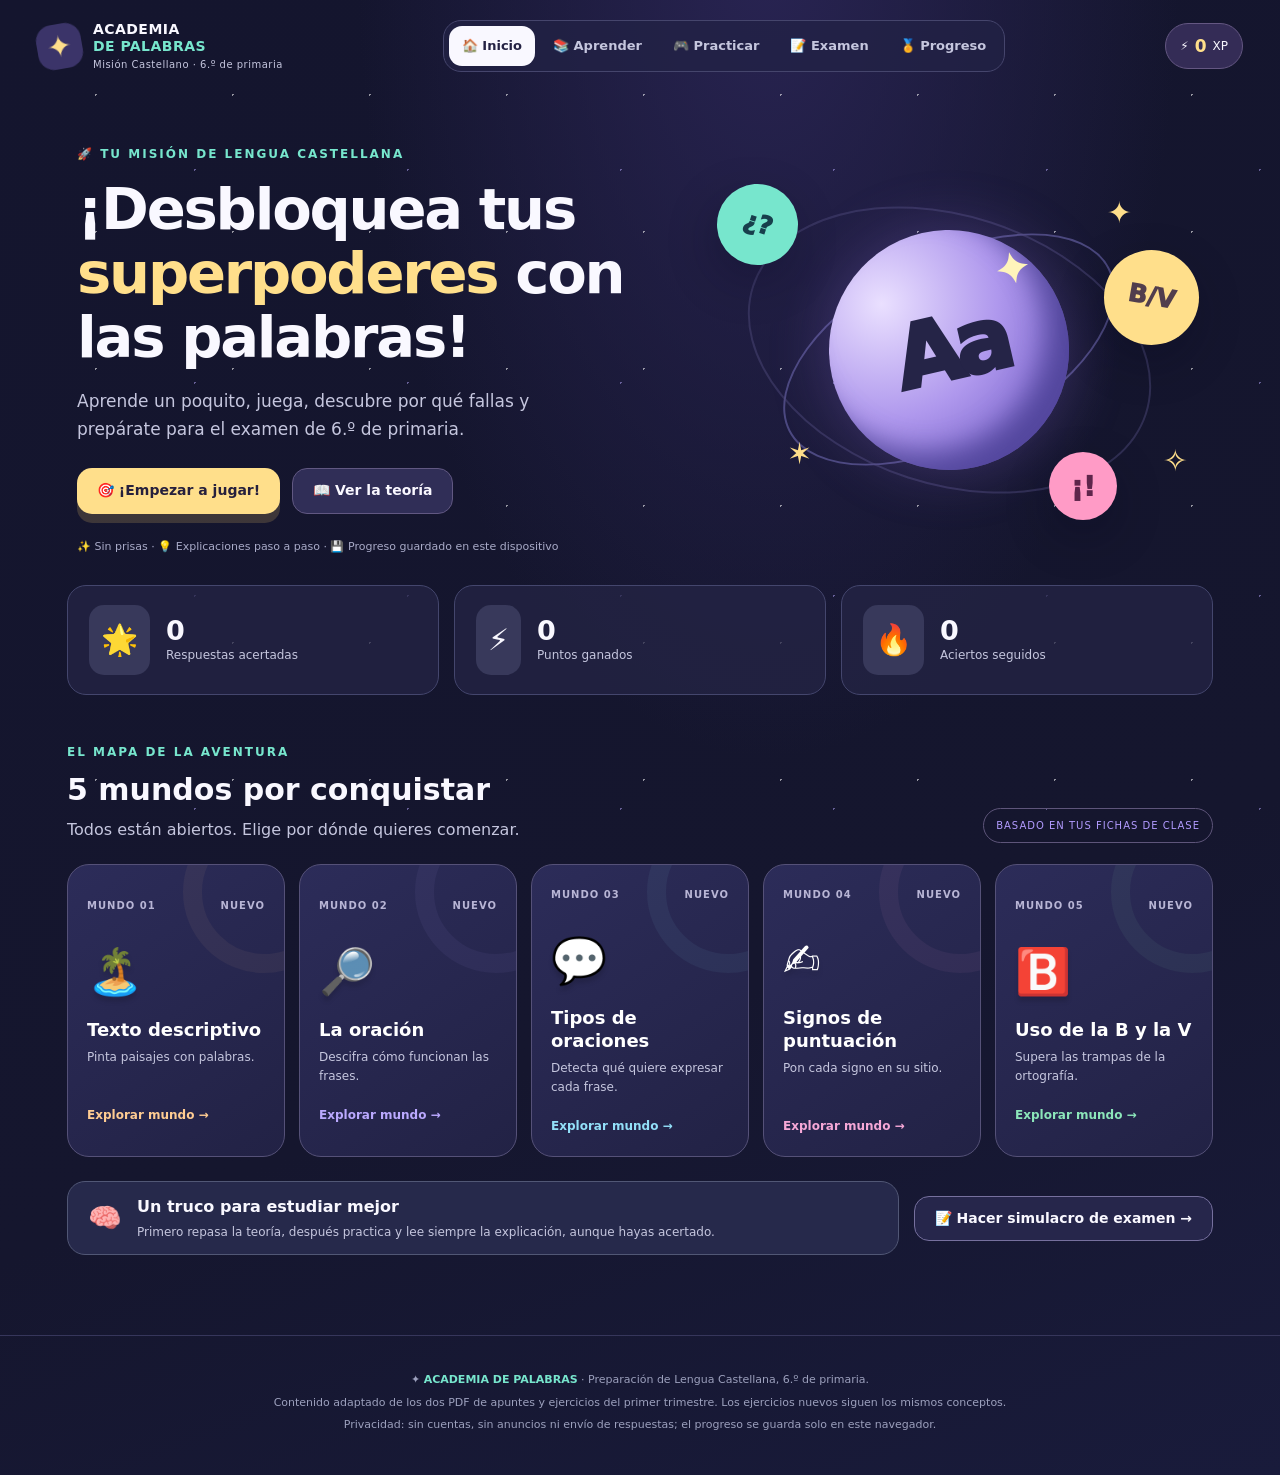
==== Academia_de_Palabras/index.html @ de78fcb3 "Afegir examen de castellano de 6e" ====
<!doctype html>
<html lang="es">
<head>
<meta charset="utf-8">
<meta name="viewport" content="width=device-width,initial-scale=1">
<meta name="theme-color" content="#171634">
<meta name="description" content="Academia de Palabras: teoría, juegos y simulacros de Lengua Castellana de 6.º de primaria, basados en los apuntes de clase.">
<title>Academia de Palabras · Misión Castellano</title>
<link rel="stylesheet" href="styles.css">
</head>
<body>
<a class="skip" href="#main">Ir al contenido</a>
<div class="starsbg" aria-hidden="true"></div>
<header class="topbar">
  <a href="#inicio" class="brand" data-nav="inicio" aria-label="Academia de Palabras, inicio"><span class="brand-icon" aria-hidden="true">✦</span><span>ACADEMIA <b>DE PALABRAS</b><small>Misión Castellano · 6.º de primaria</small></span></a>
  <nav id="nav" class="nav" aria-label="Navegación principal">
    <button type="button" data-page="inicio" class="nav-btn active">🏠 <span>Inicio</span></button>
    <button type="button" data-page="aprender" class="nav-btn">📚 <span>Aprender</span></button>
    <button type="button" data-page="practicar" class="nav-btn">🎮 <span>Practicar</span></button>
    <button type="button" data-page="examen" class="nav-btn">📝 <span>Examen</span></button>
    <button type="button" data-page="progreso" class="nav-btn">🏅 <span>Progreso</span></button>
  </nav>
  <div class="xp-pill" aria-label="Puntos de experiencia"><span aria-hidden="true">⚡</span> <strong id="topXP">0</strong><span>XP</span></div>
</header>
<main id="main" tabindex="-1">
<section class="page active" id="page-inicio" aria-labelledby="home-title">
 <div class="hero">
  <div class="hero-copy"><div class="eyebrow">🚀 TU MISIÓN DE LENGUA CASTELLANA</div><h1 id="home-title">¡Desbloquea tus <em>superpoderes</em> con las palabras!</h1><p>Aprende un poquito, juega, descubre por qué fallas y prepárate para el examen de 6.º de primaria.</p><div class="hero-actions"><button class="btn primary" id="homePractice">🎯 ¡Empezar a jugar!</button><button class="btn ghost" id="homeLearn">📖 Ver la teoría</button></div><div class="hero-sub">✨ Sin prisas · 💡 Explicaciones paso a paso · 💾 Progreso guardado en este dispositivo</div></div>
  <div class="hero-art" aria-hidden="true"><div class="orbit orbit-one"></div><div class="orbit orbit-two"></div><div class="big-planet">Aa<span>✦</span></div><div class="floating-planet fp1">¿?</div><div class="floating-planet fp2">B/V</div><div class="floating-planet fp3">¡!</div><div class="spark s1">✶</div><div class="spark s2">✦</div><div class="spark s3">✧</div></div>
 </div>
 <div class="dashboard-stats" id="homeStats"></div>
 <div class="section-head"><div><div class="eyebrow">EL MAPA DE LA AVENTURA</div><h2>5 mundos por conquistar</h2><p>Todos están abiertos. Elige por dónde quieres comenzar.</p></div><span class="small-label">BASADO EN TUS FICHAS DE CLASE</span></div>
 <div class="world-grid" id="worldGrid"></div>
 <div class="home-bottom"><div class="notice"><span class="notice-icon">🧠</span><div><b>Un truco para estudiar mejor</b><p>Primero repasa la teoría, después practica y lee siempre la explicación, aunque hayas acertado.</p></div></div><button class="btn outline" id="homeExam">📝 Hacer simulacro de examen <span aria-hidden="true">→</span></button></div>
</section>
<section class="page" id="page-aprender" aria-labelledby="learn-title"><div class="section-hero"><span class="eyebrow">📚 LA BIBLIOTECA ESPACIAL</span><h1 id="learn-title">La teoría, sin rollos</h1><p>Las mismas ideas que aparecen en los apuntes, con ejemplos y trucos para recordarlas.</p></div><div class="topic-tabs" id="lessonTabs" role="tablist" aria-label="Tema de teoría"></div><div id="lessonContent"></div></section>
<section class="page" id="page-practicar" aria-labelledby="practice-title"><div class="section-hero"><span class="eyebrow">🎮 CENTRO DE ENTRENAMIENTO</span><h1 id="practice-title">¡A jugar con las palabras!</h1><p>Responde y recibe una corrección explicada. Los fallos son pistas para aprender.</p></div><div id="practiceContent"></div></section>
<section class="page" id="page-examen" aria-labelledby="exam-title"><div class="section-hero"><span class="eyebrow">📝 SIMULACRO DE EXAMEN</span><h1 id="exam-title">Demuestra lo que sabes</h1><p>15 preguntas: 3 de cada tema. Al terminar verás tu nota y la explicación de todas tus respuestas.</p></div><div id="examContent"></div></section>
<section class="page" id="page-progreso" aria-labelledby="progress-title"><div class="section-hero"><span class="eyebrow">🏅 TU CUADERNO DE LOGROS</span><h1 id="progress-title">Cada intento te hace mejorar</h1><p>Descubre tus avances, tus insignias y qué tema te conviene repasar.</p></div><div id="progressContent"></div></section>
</main>
<footer><div>✦ <strong>ACADEMIA DE PALABRAS</strong> · Preparación de Lengua Castellana, 6.º de primaria.</div><div>Contenido adaptado de los dos PDF de apuntes y ejercicios del primer trimestre. Los ejercicios nuevos siguen los mismos conceptos.</div><div>Privacidad: sin cuentas, sin anuncios ni envío de respuestas; el progreso se guarda solo en este navegador.</div></footer>
<div id="toast" class="toast" role="status" aria-live="polite"></div>
<script src="app.js" defer></script>
</body></html>
---- Academia_de_Palabras/styles.css ----
:root{--bg:#13152e;--bg2:#1b1b3d;--panel:#202247;--panel2:#292a54;--line:#44466d;--white:#f9f8ff;--muted:#c5c6de;--purple:#b29bff;--pink:#ff9bc6;--mint:#77e6cd;--sun:#ffdf8b;--blue:#8ab9ff;--red:#ff899d;--shadow:0 17px 48px rgba(3,4,26,.24);--radius:22px}
*{box-sizing:border-box}html{scroll-behavior:smooth}body{margin:0;background:radial-gradient(ellipse at 60% -5%,#292453 0,transparent 38%),linear-gradient(160deg,#14152e,#15162e 65%,#191b3b);color:var(--white);font:16px/1.55 system-ui,-apple-system,'Segoe UI',sans-serif;min-height:100vh}button,input,textarea,select{font:inherit}button{cursor:pointer}button:disabled{cursor:not-allowed;opacity:.53}button:focus-visible,a:focus-visible,input:focus-visible,textarea:focus-visible,select:focus-visible{outline:3px solid var(--sun);outline-offset:3px}a{color:inherit}.starsbg{position:fixed;inset:0;pointer-events:none;opacity:.55;background-image:radial-gradient(#fff 1px,transparent 1px),radial-gradient(#a89bea 1px,transparent 1px);background-size:137px 137px,213px 213px;background-position:27px 26px,88px 63px;z-index:-1}.skip{position:absolute;left:-999px}.skip:focus{left:12px;top:12px;z-index:20;background:#fff;color:#000;padding:9px}
.topbar{display:flex;align-items:center;gap:22px;justify-content:space-between;max-width:1270px;padding:20px 32px;margin:auto}.brand{display:flex;align-items:center;gap:11px;font-size:14px;letter-spacing:.45px;font-weight:900;line-height:1.2;text-decoration:none;white-space:nowrap}.brand b{display:block;color:var(--mint)}.brand small{display:block;color:var(--muted);font-weight:500;font-size:10px;letter-spacing:.5px;margin-top:4px}.brand-icon{display:grid;place-items:center;width:45px;height:45px;font-size:30px;background:#3b3469;color:var(--sun);border-radius:16px;transform:rotate(-10deg)}.nav{display:flex;gap:5px;padding:5px;background:#222345bd;border:1px solid #45456c;border-radius:18px}.nav-btn{border:0;background:transparent;border-radius:13px;color:var(--muted);font-size:13px;font-weight:750;padding:10px 13px;transition:background .2s,color .2s}.nav-btn:hover{background:#393a65;color:#fff}.nav-btn.active{background:#f9f8ff;color:#242244}.xp-pill{border:1px solid #645782;background:#342c56;padding:9px 14px;border-radius:99px;display:flex;gap:6px;font-size:12px;align-items:center;white-space:nowrap}.xp-pill strong{font-size:17px;color:var(--sun)}main{max-width:1210px;margin:0 auto;padding:25px 32px 80px}.page{display:none;animation:appear .3s ease}.page.active{display:block}@keyframes appear{from{opacity:0;transform:translateY(8px)}to{opacity:1;transform:translateY(0)}}.hero{display:grid;grid-template-columns:1.18fr 1fr;align-items:center;gap:20px;min-height:370px;padding:28px 10px 30px}.eyebrow{color:var(--mint);font-size:12px;font-weight:850;letter-spacing:2px;text-transform:uppercase}.hero h1{font-size:clamp(34px,4.5vw,58px);line-height:1.11;letter-spacing:-2.2px;margin:14px 0 16px;max-width:650px}.hero h1 em{font-style:normal;color:var(--sun)}.hero-copy>p{max-width:540px;color:var(--muted);font-size:17px;line-height:1.7;margin-bottom:24px}.hero-actions{display:flex;flex-wrap:wrap;gap:12px}.btn{border:0;border-radius:15px;padding:13px 20px;font-size:14px;font-weight:850;transition:transform .15s,background .15s,box-shadow .15s;line-height:1.25}.btn:hover:not(:disabled){transform:translateY(-2px)}.btn.primary{background:var(--sun);color:#26203d;box-shadow:0 9px 0 #b1925b44}.btn.ghost{background:#302e57;color:var(--white);border:1px solid #615882}.btn.outline{background:#26264b;color:var(--white);border:1px solid #76709e}.btn.small{padding:9px 14px;border-radius:11px}.btn.block{width:100%}.btn.danger{background:#5c303f;color:#ffe9ef;border:1px solid #97556b}.hero-sub{color:#a9abc8;font-size:11px;margin-top:24px}.hero-art{height:355px;position:relative;display:grid;place-items:center}.big-planet{position:relative;z-index:2;display:grid;place-items:center;width:240px;height:240px;border-radius:50%;color:#252447;font-size:87px;font-weight:1000;letter-spacing:-7px;transform:rotate(-13deg);background:radial-gradient(circle at 27% 25%,#eae0ff,#af98ed 46%,#806ad0 77%);box-shadow:inset -19px -23px 26px #3e3686aa,0 0 60px #9d78eb44}.big-planet span{position:absolute;right:30px;top:23px;font-size:42px;color:#fff4bb}.orbit{position:absolute;width:360px;height:185px;border:2px solid #6560a3aa;border-radius:50%;transform:rotate(-27deg)}.orbit-two{width:415px;height:270px;border-color:#504c7c77;transform:rotate(18deg)}.floating-planet{display:grid;place-items:center;position:absolute;border-radius:50%;font-weight:950;z-index:3;box-shadow:var(--shadow)}.fp1{width:81px;height:81px;background:var(--mint);color:#173f4c;top:12px;left:21px;font-size:25px;transform:rotate(18deg)}.fp2{width:95px;height:95px;background:var(--sun);color:#513e4d;right:4px;top:78px;font-size:25px;transform:rotate(10deg)}.fp3{width:68px;height:68px;background:var(--pink);color:#5e254b;right:86px;bottom:7px;font-size:27px}.spark{position:absolute;color:var(--sun);font-size:30px}.s1{left:18%;bottom:14%}.s2{right:14%;top:5%}.s3{right:3%;bottom:12%}.dashboard-stats{display:grid;grid-template-columns:repeat(3,1fr);gap:15px;margin:0 0 48px}.stat-card{border:1px solid var(--line);background:#252646bb;border-radius:19px;padding:19px 21px;display:flex;align-items:center;gap:16px}.stat-icon{font-size:30px;background:#38395b;padding:12px;border-radius:15px}.stat-main{font-size:27px;font-weight:900;line-height:1.1}.stat-label{color:var(--muted);font-size:12px}.section-head{display:flex;align-items:end;justify-content:space-between;gap:20px;margin-bottom:21px}.section-head h2{font-size:30px;margin:5px 0}.section-head p{color:var(--muted);margin:0}.small-label{border:1px solid #5e557a;padding:9px 12px;font-size:10px;letter-spacing:1px;color:var(--purple);border-radius:20px;white-space:nowrap}.world-grid{display:grid;grid-template-columns:repeat(5,minmax(0,1fr));gap:14px}.world-card{position:relative;overflow:hidden;background:linear-gradient(145deg,#2c2c59,#222245);border:1px solid #555178;text-align:left;color:#fff;border-radius:22px;padding:22px 19px 20px;min-height:258px;transition:transform .18s,border-color .18s,box-shadow .18s}.world-card:hover{transform:translateY(-5px);border-color:var(--accent);box-shadow:0 18px 35px #02051955}.world-number{display:flex;justify-content:space-between;color:#b8b5d5;font-size:10px;font-weight:800;letter-spacing:1px}.world-emoji{font-size:45px;display:block;margin:23px 0 12px;filter:drop-shadow(0 5px 2px #0002)}.world-card h3{font-size:18px;line-height:1.25;margin:0 0 7px}.world-card p{font-size:12px;color:var(--muted);margin:0 0 18px;min-height:40px}.world-foot{font-size:12px;color:var(--accent);font-weight:800}.world-card:after{content:'';position:absolute;width:124px;height:124px;border-radius:50%;border:19px solid var(--accent);opacity:.055;top:-54px;right:-61px}.home-bottom{margin-top:24px;display:flex;justify-content:space-between;align-items:center;gap:15px}.notice{background:#26294b;border:1px solid #515775;border-radius:18px;padding:13px 20px;display:flex;align-items:center;gap:15px;flex:1}.notice-icon{font-size:27px}.notice p{margin:3px 0 0;color:var(--muted);font-size:12px}
.section-hero{padding:28px 0}.section-hero h1{font-size:clamp(32px,4vw,43px);letter-spacing:-1px;line-height:1.2;margin:9px 0}.section-hero p{margin:0;color:var(--muted);max-width:710px}.topic-tabs{display:flex;gap:9px;flex-wrap:wrap;margin:10px 0 24px}.topic-tab,.chip-btn{background:#262849;border:1px solid #595979;color:#f5f3ff;padding:10px 16px;border-radius:99px;font-weight:800;font-size:13px}.topic-tab.active,.chip-btn.active{background:#f8f3ff;color:#292548;border-color:#fff}.lesson-layout{display:grid;grid-template-columns:minmax(0,1fr) 290px;gap:22px;align-items:start}.lesson-top{border-radius:24px;border:1px solid var(--line);background:linear-gradient(110deg,#2c2b58,#242347);padding:23px;margin-bottom:17px;display:flex;gap:18px;align-items:center}.lesson-top>span{font-size:59px}.lesson-top h2{margin:0;font-size:26px}.lesson-top p{color:var(--muted);margin:4px 0 0}.lesson-section{background:var(--panel);border:1px solid var(--line);border-radius:20px;padding:21px 24px;margin-bottom:14px}.lesson-section h3{margin:0 0 13px;font-size:19px;display:flex;gap:9px;align-items:center}.lesson-section p{color:#e9e8fa;margin:10px 0}.lesson-section ul,.lesson-section ol{margin:10px 0 0;padding-left:20px}.lesson-section li{padding:4px 0;color:#ededf9}.lesson-section strong{color:#fff}.example{padding:15px 17px;background:#151834;border:1px solid #464a6d;border-radius:14px;margin:13px 0;line-height:1.7}.example-label{display:block;color:var(--mint);font-size:11px;font-weight:850;letter-spacing:1px;text-transform:uppercase;margin-bottom:5px}.mark-sub{background:#6b518c55;color:#e6c4ff;padding:3px 5px;border-radius:5px}.mark-pred{background:#2b796c55;color:#abffee;padding:3px 5px;border-radius:5px}.mark-core{text-decoration:underline;text-decoration-color:var(--sun);text-decoration-thickness:3px;text-underline-offset:4px}.lesson-note{background:#293b4b;border-left:4px solid var(--mint);border-radius:12px;padding:14px 16px;margin-top:14px}.sidebar-sticky{position:sticky;top:20px}.tip-card{background:#393058;border:1px solid #756394;padding:23px;border-radius:22px;margin-bottom:16px}.tip-card h3{margin:0 0 8px}.tip-card p{font-size:14px;color:#e4dcf5}.lesson-actions{background:#23274b;border:1px solid #4d557f;padding:20px;border-radius:20px}.lesson-actions p{font-size:13px;color:var(--muted)}.lesson-actions .btn+.btn{margin-top:10px}.theory-table{width:100%;border-collapse:collapse;font-size:14px}.theory-table th,.theory-table td{padding:12px;text-align:left;border-bottom:1px solid #4c4c71;vertical-align:top}.theory-table th{color:var(--sun)}.theory-table tr:last-child td{border-bottom:0}.mini-label{display:inline-block;padding:4px 9px;border-radius:6px;background:#35375d;font-size:12px;color:var(--sun);font-weight:900}
.setup-panel,.game-panel,.exam-panel,.progress-panel{background:linear-gradient(145deg,#242448,#202044);border:1px solid #555574;border-radius:24px;padding:26px;margin-bottom:20px}.setup-panel h2,.game-panel h2,.exam-panel h2{margin:0 0 8px}.setup-panel>p,.exam-panel>p{color:var(--muted)}.topic-selector{display:grid;grid-template-columns:repeat(5,minmax(0,1fr));gap:10px;margin:19px 0}.topic-choice{border-radius:17px;border:2px solid #454769;color:#fff;background:#1a1c3b;text-align:center;padding:18px 8px;min-height:117px;font-size:13px;font-weight:800}.topic-choice:hover,.topic-choice.active{border-color:var(--sun);background:#393455}.topic-choice span{display:block;font-size:29px;margin-bottom:8px}.options-row{display:flex;gap:10px;flex-wrap:wrap;margin:16px 0 19px}.option-heading{color:#bfc3df;font-size:12px;font-weight:800;letter-spacing:1px;margin:21px 0 4px}.choice-btn{display:flex;align-items:center;gap:12px;text-align:left;width:100%;background:#1a1b38;color:#fff;border:2px solid #4d4c76;border-radius:14px;padding:14px 16px;margin:9px 0;min-height:54px;transition:border-color .1s,background .1s}.choice-btn:hover:not(:disabled){border-color:#b5a8e9;background:#29274c}.choice-btn.selected{border-color:var(--sun);background:#37334f}.choice-btn.correct{border-color:var(--mint);background:#205047}.choice-btn.wrong{border-color:var(--red);background:#57303c}.choice-letter{display:grid;place-items:center;min-width:32px;height:32px;background:#33345c;border-radius:9px;font-size:13px;font-weight:900}.choice-btn:disabled{opacity:1;cursor:default}.game-top{display:flex;align-items:center;justify-content:space-between;gap:15px;margin-bottom:17px}.game-tag{color:var(--mint);font-size:12px;font-weight:850;letter-spacing:1px}.game-count{color:var(--muted);font-weight:800;font-size:13px}.meter{height:9px;background:#131630;border-radius:99px;overflow:hidden;margin:0 0 25px}.meter span{display:block;height:100%;background:linear-gradient(90deg,#8c85fc,#69e7cc);border-radius:99px;transition:width .3s}.question-prompt{font-size:clamp(19px,2.5vw,26px);line-height:1.45;margin:0 0 18px}.question-sub{color:var(--muted);font-size:13px;margin:0 0 12px}.question-text{font-size:19px;background:#151730;border:1px dashed #777099;padding:18px;border-radius:13px;margin:14px 0;color:var(--sun)}.answer-input{display:block;width:100%;border:2px solid #6e6896;background:#171731;color:#fff;border-radius:13px;padding:15px 17px;font-size:20px;margin:13px 0}.game-actions{display:flex;gap:10px;justify-content:space-between;flex-wrap:wrap;margin-top:20px}.hint{padding:14px 17px;background:#33345b;border:1px solid #8582ad;border-radius:12px;color:#fff;margin-top:13px}.feedback{border:1px solid #5a6280;border-left:5px solid var(--mint);background:#222b47;border-radius:17px;padding:19px 21px;margin-top:20px;animation:appear .3s ease}.feedback.bad{border-left-color:var(--red);background:#33273e}.feedback h3{margin:0 0 8px;font-size:20px}.feedback p{margin:8px 0;color:#ecebfb}.feedback .answer-line{font-weight:850;color:var(--mint)}.feedback.bad .answer-line{color:#ffdd98}.feedback .method{margin-top:10px;border-top:1px solid #66617d;padding-top:11px}.feedback-label{font-size:10px;font-weight:850;color:#adacd4;text-transform:uppercase;letter-spacing:1.2px}.status-pill{display:inline-block;border:1px solid #5a597a;padding:6px 10px;border-radius:30px;color:var(--muted);font-size:12px}.result-score{font-size:60px;font-weight:950;color:var(--sun);letter-spacing:-2px;line-height:1.1}.result-grid{display:grid;grid-template-columns:repeat(3,1fr);gap:12px;margin:21px 0}.result-grid>div{background:#1a1c3c;border-radius:13px;padding:18px;text-align:center}.result-grid strong{font-size:26px;display:block}.result-grid span{font-size:12px;color:var(--muted)}.exam-rules{display:grid;grid-template-columns:repeat(3,1fr);gap:14px;margin:21px 0}.rule{background:#171a35;border-radius:15px;padding:17px}.rule strong{display:block;font-size:18px}.rule span{color:var(--muted);font-size:12px}.review-card{border:1px solid #4a4e73;background:#191c3b;border-radius:16px;padding:19px;margin:14px 0}.review-card.ok{border-left:5px solid var(--mint)}.review-card.fail{border-left:5px solid var(--red)}.review-card h4{margin:8px 0;font-size:16px}.review-card p{font-size:13px;color:#dedcf2}.review-card .review-meta{font-size:11px;font-weight:900;color:var(--purple)}.review-card .right-answer{color:var(--mint);font-weight:800}.review-card .your-answer{color:#ffb3bb}.progress-head{display:grid;grid-template-columns:200px 1fr;gap:25px;align-items:center}.ring{width:190px;height:190px;border-radius:50%;display:grid;place-items:center;position:relative;background:conic-gradient(var(--mint) 0 var(--percent),#3b3b64 var(--percent) 100%)}.ring:before{content:'';position:absolute;inset:15px;border-radius:50%;background:#242448}.ring-inner{position:relative;text-align:center}.ring-inner strong{display:block;font-size:35px}.ring-inner span{font-size:12px;color:var(--muted)}.topic-progress{margin:19px 0}.topic-progress-top{display:flex;align-items:center;justify-content:space-between;margin-bottom:7px;gap:10px}.topic-progress-top span{font-size:13px;color:var(--muted)}.achievements{display:grid;grid-template-columns:repeat(4,1fr);gap:13px;margin-top:18px}.achievement{border:1px solid #4d4e76;border-radius:18px;background:#222545;text-align:center;padding:18px 10px;opacity:.58}.achievement.unlocked{opacity:1;background:#2c3150;border-color:#bdac71}.achievement .big{font-size:32px;display:block;margin-bottom:4px}.achievement b{font-size:13px}.achievement p{margin:5px 0 0;font-size:11px;color:var(--muted)}.writing{background:#252647;border:1px solid #555778;border-radius:23px;padding:24px;margin-top:22px}.writing h2{margin:0 0 4px}.writing>p{color:var(--muted);font-size:14px}.writing-fields{display:grid;grid-template-columns:1fr 1fr;gap:15px;margin:20px 0}.field{display:flex;flex-direction:column;gap:6px}.field.wide{grid-column:1/-1}.field label{font-size:13px;font-weight:800;color:var(--sun)}.field small{color:var(--muted);font-size:11px}.field input,.field textarea{width:100%;border:1px solid #676990;border-radius:11px;padding:12px 14px;background:#171934;color:#fff;resize:vertical}.field textarea{min-height:95px}.preview-text{white-space:pre-wrap;background:#11162e;border:1px solid #4c5476;padding:21px;border-radius:16px;margin-top:13px;color:#edeafa;line-height:1.8}.checklist{display:grid;grid-template-columns:1fr 1fr;gap:10px;margin:15px 0}.checklist label{font-size:12px;display:flex;align-items:flex-start;gap:8px;padding:11px;background:#1b1c3a;border-radius:10px}.checklist input{accent-color:var(--mint);margin-top:4px}.writer-score{font-size:15px;background:#303d4d;border:1px solid #63988f;padding:13px 15px;border-radius:13px}.writer-score strong{color:var(--mint)}.writing-actions{display:flex;gap:10px;flex-wrap:wrap}footer{padding:35px 30px 42px;text-align:center;color:#9ca0bd;font-size:11px;border-top:1px solid #36365b;display:grid;gap:5px}footer strong{color:var(--mint)}.toast{position:fixed;bottom:22px;left:50%;transform:translateX(-50%) translateY(30px);background:#f8f1bb;color:#352b43;border-radius:15px;padding:12px 20px;font-weight:850;z-index:30;opacity:0;transition:opacity .15s,transform .15s;pointer-events:none;box-shadow:var(--shadow)}.toast.show{opacity:1;transform:translateX(-50%) translateY(0)}.empty{padding:35px 20px;text-align:center;border:1px dashed #656280;border-radius:18px;background:#222345}.empty span{font-size:39px}.empty p{color:var(--muted)}.microcopy{font-size:12px;color:var(--muted)}.section-sub{margin-top:26px;font-size:22px}.inline-controls{display:flex;justify-content:space-between;align-items:center;gap:12px;flex-wrap:wrap}.text-muted{color:var(--muted)}.accent{color:var(--mint)}.kicker{font-size:12px;font-weight:850;color:var(--sun);letter-spacing:.6px}
@media(max-width:1070px){.world-grid{grid-template-columns:repeat(3,minmax(0,1fr))}.topic-selector{grid-template-columns:repeat(3,1fr)}.topbar{flex-wrap:wrap}.nav{order:3;width:100%;justify-content:center}.nav-btn{flex:1}.hero-art{transform:scale(.85)}.lesson-layout{grid-template-columns:minmax(0,1fr) 250px}}
@media(max-width:720px){main{padding:17px 16px 55px}.topbar{padding:14px 15px;gap:10px}.brand{font-size:11px}.brand small{font-size:9px}.brand-icon{width:38px;height:38px}.xp-pill{padding:7px 9px}.nav{gap:0;padding:4px;border-radius:13px}.nav-btn{padding:9px 5px;font-size:10px;display:grid;justify-items:center;gap:1px}.hero{grid-template-columns:1fr;min-height:0;padding:18px 0}.hero-copy{order:1}.hero-art{order:0;height:180px;transform:scale(.55);margin:-80px 0}.hero h1{font-size:37px;letter-spacing:-1.5px}.hero-copy>p{font-size:15px}.hero-sub{font-size:10px}.dashboard-stats{grid-template-columns:repeat(3,1fr);gap:7px;margin:24px 0 34px}.stat-card{padding:12px 9px;display:block;text-align:center;border-radius:14px}.stat-icon{font-size:21px;padding:6px;display:block;margin-bottom:8px}.stat-main{font-size:20px}.stat-label{font-size:10px}.world-grid{grid-template-columns:repeat(2,minmax(0,1fr));gap:10px}.world-card{padding:16px;min-height:224px}.world-emoji{font-size:34px;margin:16px 0 12px}.world-card h3{font-size:16px}.world-card p{font-size:11px;min-height:53px}.small-label{display:none}.section-head h2{font-size:26px}.home-bottom{flex-direction:column;align-items:stretch}.lesson-layout{grid-template-columns:1fr}.sidebar-sticky{position:static}.lesson-section{padding:17px}.lesson-top{padding:17px}.lesson-top>span{font-size:42px}.lesson-top h2{font-size:22px}.topic-tabs{flex-wrap:nowrap;overflow-x:auto;padding-bottom:8px;scrollbar-width:thin}.topic-tab{white-space:nowrap}.topic-selector{grid-template-columns:repeat(2,1fr)}.setup-panel,.game-panel,.exam-panel,.progress-panel,.writing{padding:18px}.exam-rules{grid-template-columns:1fr}.result-grid{gap:6px}.result-grid>div{padding:12px 5px}.result-grid strong{font-size:21px}.progress-head{grid-template-columns:1fr;justify-items:center;text-align:center}.achievements{grid-template-columns:repeat(2,1fr)}.writing-fields,.checklist{grid-template-columns:1fr}.hero-actions .btn{flex:1}.theory-table{font-size:12px}.theory-table th,.theory-table td{padding:8px 6px}}
@media(prefers-reduced-motion:reduce){*,*:before,*:after{animation-duration:.001ms!important;transition-duration:.001ms!important;scroll-behavior:auto!important}}
/* Planetas compactos en móvil: se mantienen dentro de su propia zona y no tapan el título. */
@media(max-width:720px){
 .hero{gap:4px}
 .hero-art{order:0;width:100%;height:183px;transform:none;margin:0 0 8px;overflow:hidden}
 .big-planet{width:132px;height:132px;font-size:52px;letter-spacing:-3px;box-shadow:inset -11px -13px 17px #3e3686aa,0 0 35px #9d78eb44}
 .big-planet span{font-size:23px;right:15px;top:13px}
 .orbit{width:225px;height:105px}
 .orbit-two{width:277px;height:142px}
 .fp1{width:51px;height:51px;top:5px;left:14%;font-size:16px}
 .fp2{width:61px;height:61px;top:28px;right:12%;font-size:15px}
 .fp3{width:46px;height:46px;right:25%;bottom:3px;font-size:16px}
 .spark{font-size:18px}
 .hero-copy{order:1}
}

.worked-example summary{cursor:pointer;font-weight:850;color:var(--sun)}.worked-example[open] summary{margin-bottom:13px}.worked-example p{font-size:14px;margin:8px 0}
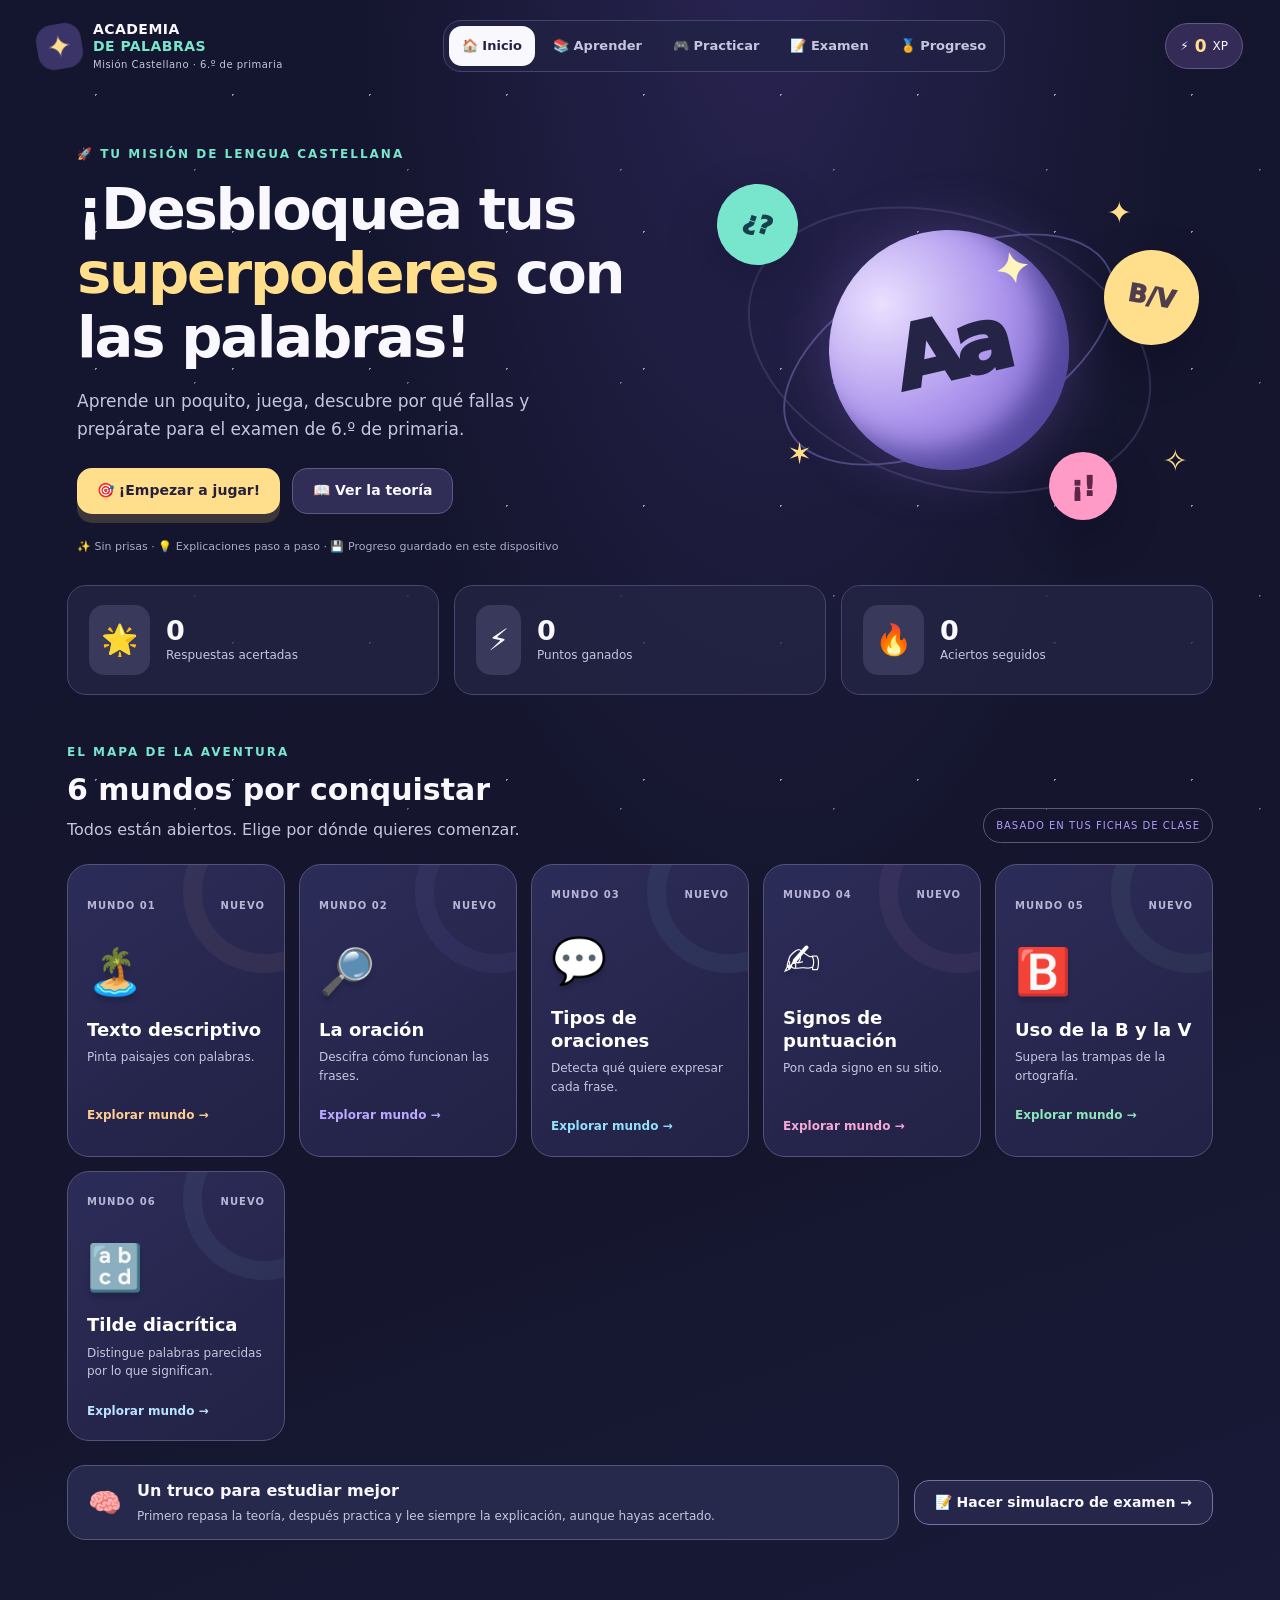
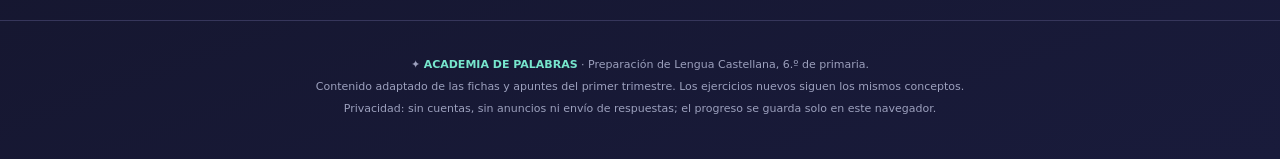
==== commit 8167be6c: "Afegir tema de titlles diacrítiques al preparatori" ====
--- a/Academia_de_Palabras/index.html
+++ b/Academia_de_Palabras/index.html
@@ -29,16 +29,16 @@
   <div class="hero-art" aria-hidden="true"><div class="orbit orbit-one"></div><div class="orbit orbit-two"></div><div class="big-planet">Aa<span>✦</span></div><div class="floating-planet fp1">¿?</div><div class="floating-planet fp2">B/V</div><div class="floating-planet fp3">¡!</div><div class="spark s1">✶</div><div class="spark s2">✦</div><div class="spark s3">✧</div></div>
  </div>
  <div class="dashboard-stats" id="homeStats"></div>
- <div class="section-head"><div><div class="eyebrow">EL MAPA DE LA AVENTURA</div><h2>5 mundos por conquistar</h2><p>Todos están abiertos. Elige por dónde quieres comenzar.</p></div><span class="small-label">BASADO EN TUS FICHAS DE CLASE</span></div>
+ <div class="section-head"><div><div class="eyebrow">EL MAPA DE LA AVENTURA</div><h2>6 mundos por conquistar</h2><p>Todos están abiertos. Elige por dónde quieres comenzar.</p></div><span class="small-label">BASADO EN TUS FICHAS DE CLASE</span></div>
  <div class="world-grid" id="worldGrid"></div>
  <div class="home-bottom"><div class="notice"><span class="notice-icon">🧠</span><div><b>Un truco para estudiar mejor</b><p>Primero repasa la teoría, después practica y lee siempre la explicación, aunque hayas acertado.</p></div></div><button class="btn outline" id="homeExam">📝 Hacer simulacro de examen <span aria-hidden="true">→</span></button></div>
 </section>
 <section class="page" id="page-aprender" aria-labelledby="learn-title"><div class="section-hero"><span class="eyebrow">📚 LA BIBLIOTECA ESPACIAL</span><h1 id="learn-title">La teoría, sin rollos</h1><p>Las mismas ideas que aparecen en los apuntes, con ejemplos y trucos para recordarlas.</p></div><div class="topic-tabs" id="lessonTabs" role="tablist" aria-label="Tema de teoría"></div><div id="lessonContent"></div></section>
 <section class="page" id="page-practicar" aria-labelledby="practice-title"><div class="section-hero"><span class="eyebrow">🎮 CENTRO DE ENTRENAMIENTO</span><h1 id="practice-title">¡A jugar con las palabras!</h1><p>Responde y recibe una corrección explicada. Los fallos son pistas para aprender.</p></div><div id="practiceContent"></div></section>
-<section class="page" id="page-examen" aria-labelledby="exam-title"><div class="section-hero"><span class="eyebrow">📝 SIMULACRO DE EXAMEN</span><h1 id="exam-title">Demuestra lo que sabes</h1><p>15 preguntas: 3 de cada tema. Al terminar verás tu nota y la explicación de todas tus respuestas.</p></div><div id="examContent"></div></section>
+<section class="page" id="page-examen" aria-labelledby="exam-title"><div class="section-hero"><span class="eyebrow">📝 SIMULACRO DE EXAMEN</span><h1 id="exam-title">Demuestra lo que sabes</h1><p>18 preguntas: 3 de cada tema. Al terminar verás tu nota y la explicación de todas tus respuestas.</p></div><div id="examContent"></div></section>
 <section class="page" id="page-progreso" aria-labelledby="progress-title"><div class="section-hero"><span class="eyebrow">🏅 TU CUADERNO DE LOGROS</span><h1 id="progress-title">Cada intento te hace mejorar</h1><p>Descubre tus avances, tus insignias y qué tema te conviene repasar.</p></div><div id="progressContent"></div></section>
 </main>
-<footer><div>✦ <strong>ACADEMIA DE PALABRAS</strong> · Preparación de Lengua Castellana, 6.º de primaria.</div><div>Contenido adaptado de los dos PDF de apuntes y ejercicios del primer trimestre. Los ejercicios nuevos siguen los mismos conceptos.</div><div>Privacidad: sin cuentas, sin anuncios ni envío de respuestas; el progreso se guarda solo en este navegador.</div></footer>
+<footer><div>✦ <strong>ACADEMIA DE PALABRAS</strong> · Preparación de Lengua Castellana, 6.º de primaria.</div><div>Contenido adaptado de las fichas y apuntes del primer trimestre. Los ejercicios nuevos siguen los mismos conceptos.</div><div>Privacidad: sin cuentas, sin anuncios ni envío de respuestas; el progreso se guarda solo en este navegador.</div></footer>
 <div id="toast" class="toast" role="status" aria-live="polite"></div>
 <script src="app.js" defer></script>
 </body></html>
